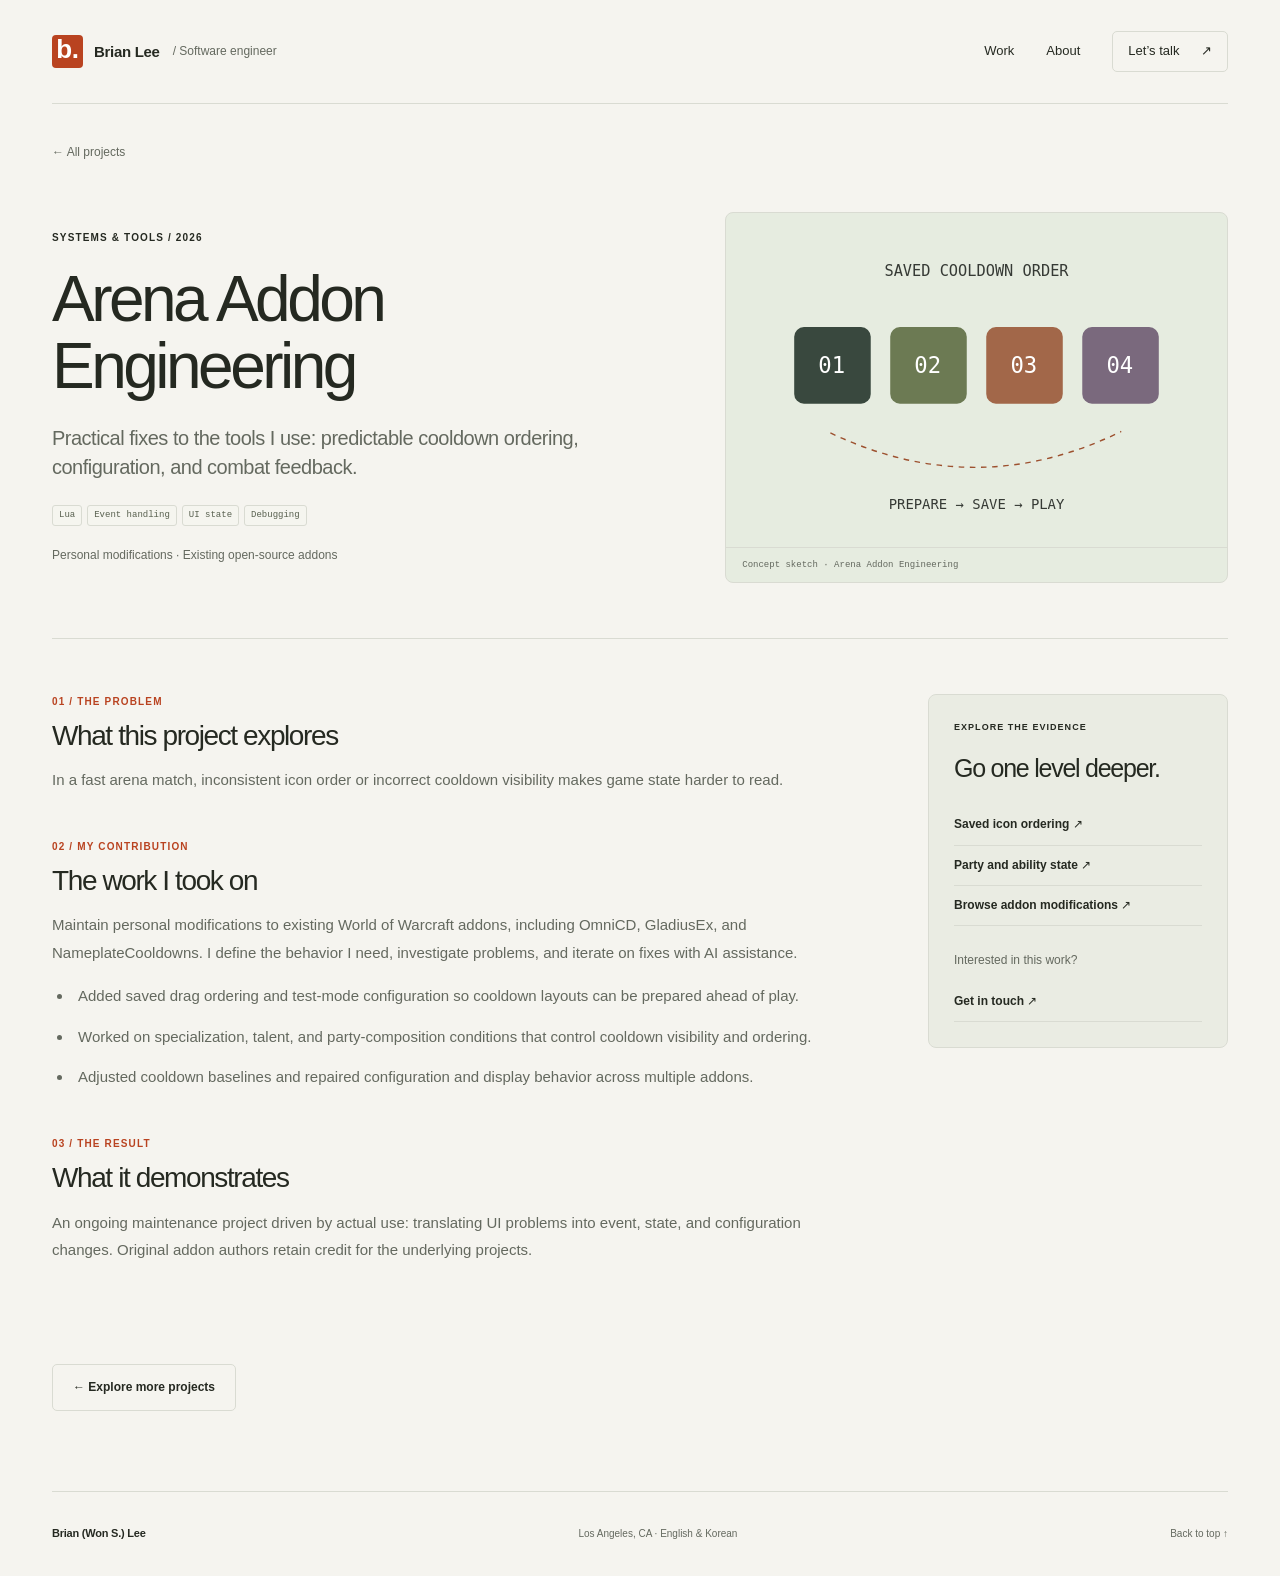
==== projects/addon-engineering.html @ 7426bcf5 "Expand portfolio into a source-grounded engineering showcase" ====
<!doctype html>
<html lang="en"><head><meta charset="utf-8"><meta name="viewport" content="width=device-width, initial-scale=1">
<title>Arena Addon Engineering | Brian Lee</title><meta name="description" content="Practical fixes to the tools I use: predictable cooldown ordering, configuration, and combat feedback.">
<meta name="theme-color" content="#f5f4ef"><link rel="canonical" href="https://voostorm.github.io/brian-lee-portfolio/projects/addon-engineering.html">
<meta property="og:type" content="website"><meta property="og:title" content="Arena Addon Engineering | Brian Lee">
<meta property="og:description" content="Practical fixes to the tools I use: predictable cooldown ordering, configuration, and combat feedback."><meta property="og:url" content="https://voostorm.github.io/brian-lee-portfolio/projects/addon-engineering.html">
<meta property="og:image" content="https://voostorm.github.io/brian-lee-portfolio/assets/systems-sculpture.webp">
<link rel="icon" href="../assets/favicon.svg" type="image/svg+xml">
<link rel="stylesheet" href="../assets/style.css"><script src="../assets/site.js" defer></script></head><body>
<a class="skip" href="#main">Skip to content</a>
<header class="site-header wrap"><a class="brand" href="../index.html" aria-label="Brian Lee home"><span class="brand-mark" aria-hidden="true">b.</span> Brian Lee<span class="brand-sub"> / Software engineer</span></a>
<nav aria-label="Main navigation"><a href="../index.html#work">Work</a><a href="../index.html#about">About</a><a class="nav-contact" href="../index.html#contact">Let’s talk <span aria-hidden="true">↗</span></a></nav></header><main class="wrap case" id="main"><div id="top"></div><a class="back" href="../index.html#work">← All projects</a>
    <div class="case-intro"><div><p class="eyebrow">Systems &amp; tools / 2026</p><h1>Arena Addon Engineering</h1><p class="lead">Practical fixes to the tools I use: predictable cooldown ordering, configuration, and combat feedback.</p><ul class="tags" aria-label="Technologies"><li>Lua</li><li>Event handling</li><li>UI state</li><li>Debugging</li></ul><p class="project-context">Personal modifications · Existing open-source addons</p></div><figure class="case-art art-addons"><img src="../assets/addon-engineering.svg" alt=""><figcaption>Concept sketch · Arena Addon Engineering</figcaption></figure></div>
    <div class="case-layout"><div class="case-copy"><section><p class="eyebrow">01 / The problem</p><h2>What this project explores</h2><p>In a fast arena match, inconsistent icon order or incorrect cooldown visibility makes game state harder to read.</p></section><section><p class="eyebrow">02 / My contribution</p><h2>The work I took on</h2><p>Maintain personal modifications to existing World of Warcraft addons, including OmniCD, GladiusEx, and NameplateCooldowns. I define the behavior I need, investigate problems, and iterate on fixes with AI assistance.</p><ul class="implementation"><li>Added saved drag ordering and test-mode configuration so cooldown layouts can be prepared ahead of play.</li><li>Worked on specialization, talent, and party-composition conditions that control cooldown visibility and ordering.</li><li>Adjusted cooldown baselines and repaired configuration and display behavior across multiple addons.</li></ul></section><section><p class="eyebrow">03 / The result</p><h2>What it demonstrates</h2><p>An ongoing maintenance project driven by actual use: translating UI problems into event, state, and configuration changes. Original addon authors retain credit for the underlying projects.</p></section></div>
    <aside class="evidence"><p class="eyebrow">Explore the evidence</p><h2>Go one level deeper.</h2><a class="text-link" href="https://github.com/voostorm/mop-addons/blob/main/OmniCD/Modules/Party/Reorder.lua" target="_blank" rel="noopener noreferrer">Saved icon ordering <span aria-hidden="true">↗</span></a><a class="text-link" href="https://github.com/voostorm/mop-addons/blob/main/OmniCD/Modules/Party/GroupInfo.lua" target="_blank" rel="noopener noreferrer">Party and ability state <span aria-hidden="true">↗</span></a><a class="text-link" href="https://github.com/voostorm/mop-addons/" target="_blank" rel="noopener noreferrer">Browse addon modifications <span aria-hidden="true">↗</span></a><hr><p>Interested in this work?</p><a class="text-link" href="mailto:wlee.techjob@gmail.com">Get in touch ↗</a></aside></div>
    <a class="button outline" href="../index.html#work">← Explore more projects</a></main><footer class="wrap footer"><a class="brand" href="../index.html">Brian (Won S.) Lee</a><span>Los Angeles, CA · English & Korean</span><a href="#top">Back to top ↑</a></footer></body></html>
---- assets/style.css ----
@charset "UTF-8";
:root{--bg:#f5f4ef;--ink:#252921;--muted:#64695f;--line:#d9dbd2;--accent:#b94320;--soft:#eaece3;--white:#fff;--radius:8px}
*{box-sizing:border-box}html{scroll-behavior:smooth;scroll-padding-top:32px}body{margin:0;background:var(--bg);color:var(--ink);font:16px/1.6 -apple-system,BlinkMacSystemFont,"Segoe UI",Arial,sans-serif}a{color:inherit;text-decoration:none}button,input{font:inherit}button,a,input{-webkit-tap-highlight-color:transparent}button{cursor:pointer}button:focus-visible,a:focus-visible,input:focus-visible{outline:3px solid var(--accent);outline-offset:5px}img{display:block;max-width:100%}[hidden]{display:none!important}.wrap{width:min(1280px,calc(100% - 104px));margin-inline:auto}.sr-only{position:absolute;width:1px;height:1px;padding:0;overflow:hidden;clip:rect(0,0,0,0);white-space:nowrap;border:0}.skip{position:fixed;left:15px;top:-100px;background:var(--ink);color:#fff;padding:12px 20px;z-index:10}.skip:focus{top:15px}.site-header{min-height:104px;display:flex;justify-content:space-between;align-items:center;border-bottom:1px solid var(--line);gap:24px}.brand{display:flex;align-items:center;gap:11px;font-size:15px;font-weight:650;letter-spacing:-.02em}.brand-mark{background:var(--accent);color:white;width:31px;height:33px;text-align:center;line-height:29px;font-size:26px;border-radius:4px}.brand-sub{color:var(--muted);font-size:12px;font-weight:400;margin-left:2px;letter-spacing:0}nav{display:flex;align-items:center;gap:32px;font-size:13px}nav a:hover,.text-link:hover,.card-body h3 a:hover{color:var(--accent)}.nav-contact{border:1px solid var(--line);border-radius:5px;padding:9px 15px}.nav-contact span{margin-left:18px}.hero{display:grid;grid-template-columns:1.12fr 1fr;gap:50px;align-items:center;padding-block:62px 66px}.eyebrow{text-transform:uppercase;letter-spacing:.115em;font-size:10px;font-weight:650;line-height:1.6;margin:0 0 20px}.hero .eyebrow{font-size:10px;letter-spacing:.09em;display:flex;align-items:center;gap:9px}.status-dot{display:inline-block;width:7px;height:7px;border-radius:50%;background:#557550;box-shadow:0 0 0 4px #e4e8de}.hero h1{font-size:clamp(45px,5.4vw,76px);line-height:1.05;letter-spacing:-.065em;font-weight:550;margin:26px 0 25px}.hero h1 em{font-family:Georgia,"Times New Roman",serif;font-weight:400;letter-spacing:-.065em;color:var(--accent)}.hero-description{font-size:15px;color:var(--muted);line-height:1.8;max-width:435px;margin:0}.hero-actions{display:flex;align-items:center;gap:30px;margin:28px 0 38px}.button{display:inline-flex;align-items:center;justify-content:center;gap:33px;background:var(--ink);border:1px solid var(--ink);border-radius:5px;color:#fff;padding:13px 20px;font-size:12px;font-weight:550;transition:background .2s,transform .2s}.button:hover{background:#414a3b;transform:translateY(-2px)}.text-link{font-size:12px;font-weight:550;display:inline-block}.hero-credentials{display:flex;gap:22px;align-items:center;border-top:1px solid var(--line);padding-top:17px;font-size:10px;color:var(--muted)}.hero-credentials strong{color:var(--ink);display:block;font-size:12px;font-weight:600}.hero-credentials>span+span{border-left:1px solid var(--line);padding-left:22px}.hero-art{margin:0;position:relative;isolation:isolate;border-radius:8px;overflow:hidden;aspect-ratio:1;background:#e9e8e1}.hero-art>img,.hero-art>video{width:100%;height:100%;object-fit:cover}.hero-art>video{position:absolute;inset:0;opacity:0;pointer-events:none}.hero-art>video.is-playing{opacity:1}.hero-art figcaption{position:absolute;bottom:0;left:0;right:0;display:flex;align-items:center;justify-content:space-between;padding:17px 20px;gap:10px;font:9px/1.4 monospace;letter-spacing:.1em;background:linear-gradient(transparent,#e8e6deb3)}.hero-art button{border:1px solid #c0beb4;border-radius:4px;background:#f5f4efe6;color:var(--ink);font-size:10px;padding:5px 8px;letter-spacing:0}.discipline-strip{border-block:1px solid var(--line);background:#eeefe8}.discipline-strip>.wrap{display:flex;justify-content:space-between;align-items:center;gap:24px;min-height:65px;font-size:10px;letter-spacing:.06em;text-transform:uppercase}.discipline-strip span:first-child{color:var(--muted);font-size:9px}.discipline-strip span:not(:first-child):before{content:"+";color:var(--accent);margin-right:15px;font-size:15px}.work-section{padding-block:80px 90px}.section-heading{display:flex;justify-content:space-between;align-items:end;gap:25px;margin-bottom:32px}.section-heading .eyebrow{margin-bottom:11px}h2{font-size:clamp(32px,3.6vw,48px);line-height:1.12;letter-spacing:-.05em;font-weight:500;margin:0}.accent{color:var(--accent)}.section-heading>p{font-size:12px;line-height:1.8;color:var(--muted);margin:0 0 3px}.work-controls{display:flex;justify-content:space-between;align-items:center;flex-wrap:wrap;gap:18px;padding-block:22px;border-block:1px solid var(--line)}.filters{display:flex;gap:6px;flex-wrap:wrap}.filters button{border:1px solid transparent;border-radius:4px;padding:8px 11px;background:none;color:var(--muted);font-size:11px;white-space:nowrap}.filters button:hover{border-color:var(--line);color:var(--ink)}.filters button[aria-pressed=true]{background:var(--ink);color:#fff}.filters span{font-size:9px;margin-left:7px;opacity:.7}.search{display:flex;gap:8px;align-items:center;color:var(--muted);font-size:21px;border-bottom:1px solid var(--line)}.search input{width:156px;background:transparent;border:0;padding:7px 0;font-size:11px;color:var(--ink)}.result-count{font-size:10px;color:var(--muted);margin:18px 0 25px;letter-spacing:.015em}.project-grid{display:grid;grid-template-columns:repeat(3,minmax(0,1fr));gap:28px 23px}.project-card{border:1px solid var(--line);background:#fbfbf7;border-radius:var(--radius);overflow:hidden;transition:border-color .2s,box-shadow .2s;display:flex;flex-direction:column;min-width:0}.project-card:hover{border-color:#b6baae;box-shadow:0 6px 16px #30332b08}.card-visual{position:relative;display:block;height:205px;overflow:hidden;border-bottom:1px solid var(--line)}.card-visual img{width:100%;height:100%;object-fit:contain;transition:transform .25s}.project-card:hover .card-visual img{transform:scale(1.035)}.card-number{position:absolute;top:12px;left:15px;font:9px monospace;color:#58634f;z-index:1}.card-arrow{position:absolute;right:12px;bottom:12px;background:#ffffffb8;border-radius:50%;width:27px;height:27px;text-align:center;line-height:27px;font-size:14px}.art-caption{position:absolute;left:12px;bottom:7px;font-size:8px;color:#596252;background:#ffffffb8;padding:1px 4px;border-radius:2px}.art-portal,.art-addons,.art-fish{background:#e6ece0}.art-crawler,.art-rag{background:#efe9d9}.art-dashboard{background:#ebe7ee}.art-engine,.art-magnet{background:#e3e8ec}.art-terminal{background:#e0e6de}.art-database{background:#e9e8df}.art-go{background:#eae1cf}.art-zap{background:#ece3e9}.card-body{padding:22px 22px 16px;display:flex;flex-direction:column;flex:1}.card-body .eyebrow{font-size:8px;letter-spacing:.11em;color:var(--muted);margin-bottom:8px}.card-body h3{font-size:19px;line-height:1.3;font-weight:550;letter-spacing:-.035em;margin:0 0 10px}.summary{font-size:12px;color:var(--muted);margin:0 0 18px;line-height:1.75;flex:1}.tags{display:flex;flex-wrap:wrap;list-style:none;gap:5px;padding:0;margin:0}.tags li{border:1px solid var(--line);border-radius:3px;padding:3px 6px;font:9px/1.4 monospace;color:#58604f;background:#f5f5ef}.card-meta{font-size:9px;color:var(--muted);border-top:1px solid var(--line);padding-top:12px;margin:18px 0 0;display:flex;gap:10px}.card-meta span{color:#b2b6ab}.empty-state{text-align:center;padding:70px 20px;border:1px solid var(--line);border-radius:8px}.empty-state h3{font-size:24px;margin:0}.empty-state p{font-size:14px;color:var(--muted)}.outline{background:transparent;color:var(--ink);border-color:var(--line)}.outline:hover{background:var(--soft)}.about-section{background:#e9ebe2;border-block:1px solid var(--line);padding-block:80px}.about-grid{display:grid;grid-template-columns:1fr 1.12fr;gap:90px}.about-heading h2{font-size:43px;line-height:1.15;letter-spacing:-.05em}.portrait{display:flex;align-items:center;gap:15px;margin-top:38px}.portrait img{width:58px;height:66px;object-fit:cover;border-radius:5px;filter:grayscale(100%)}.portrait strong,.portrait span{display:block;font-size:12px}.portrait span{color:var(--muted);font-size:10px;margin-top:2px}.lead{font-size:22px;letter-spacing:-.025em;line-height:1.45}.about-copy>.lead{margin:0 0 16px}.about-copy>p:not(.lead){font-size:13px;color:var(--muted);line-height:1.85}.education{border-top:1px solid #cdd1c4;margin-top:27px;padding-top:22px;display:grid;gap:18px}.education>div{display:flex;gap:24px}.edu-year{font:10px/1.8 monospace;color:var(--muted)}.education h3{font-size:12px;font-weight:600;margin:0}.education p{font-size:10px;color:var(--muted);margin:3px 0 0}.archive-links{display:flex;gap:24px;margin-top:25px}.contact-section{padding-block:85px;display:grid;grid-template-columns:1fr 1fr;gap:40px;align-items:center}.contact-section h2{font-size:50px}.contact-section>div>p:not(.eyebrow){color:var(--muted);font-size:12px}.contact-email{font-size:clamp(16px,2vw,25px);letter-spacing:-.04em;display:flex;justify-content:space-between;border-bottom:1px solid var(--line);padding:0 0 16px;gap:15px;overflow-wrap:anywhere}.contact-email:hover{color:var(--accent)}.contact-email span{color:var(--accent)}.contact-links>div{display:flex;gap:25px;padding-top:20px}.contact-note{font-size:10px;color:var(--muted);margin-top:22px}.contact-note a{text-decoration:underline;text-underline-offset:3px}.footer{border-top:1px solid var(--line);display:flex;justify-content:space-between;gap:20px;align-items:center;min-height:85px;font-size:10px;color:var(--muted)}.footer .brand{font-size:11px;color:var(--ink)}.case{padding-block:34px 80px}.back{font-size:12px;color:var(--muted);display:inline-block;margin-bottom:50px}.case-intro{display:grid;grid-template-columns:1.2fr 1fr;gap:70px;align-items:center;padding-bottom:55px;border-bottom:1px solid var(--line)}.case h1{font-size:clamp(40px,5vw,64px);line-height:1.05;letter-spacing:-.055em;font-weight:500;margin:0 0 24px}.case-intro .lead{font-size:20px;color:var(--muted);margin:0 0 23px}.project-context{font-size:12px;color:var(--muted);margin:20px 0 0}.case-art{border:1px solid var(--line);border-radius:8px;overflow:hidden;margin:0}.case-art img{width:100%}.case-art figcaption{font:9px monospace;color:var(--muted);padding:12px 16px;border-top:1px solid var(--line)}.case-layout{display:grid;grid-template-columns:minmax(0,1fr) 300px;gap:90px;margin:55px 0}.case-copy section{margin-bottom:45px}.case-copy .eyebrow{margin-bottom:10px;color:var(--accent)}.case-copy h2{font-size:28px}.case-copy p:not(.eyebrow),.implementation{font-size:15px;line-height:1.85;color:var(--muted)}.implementation{padding-left:21px}.implementation li{margin:13px 0;padding-left:5px}.evidence{align-self:start;position:sticky;top:30px;background:var(--soft);border:1px solid var(--line);padding:25px;border-radius:8px}.evidence h2{font-size:25px;margin-bottom:23px}.evidence .eyebrow{font-size:9px}.evidence a{display:block;padding-block:10px;border-bottom:1px solid var(--line)}.evidence hr{display:none}.evidence p:not(.eyebrow){font-size:12px;color:var(--muted);margin-top:25px}.video-slot{aspect-ratio:16/9;background:#e6e8df;display:flex;flex-direction:column;align-items:center;justify-content:center;border:1px solid var(--line);border-radius:7px;overflow:hidden;margin-top:25px}.video-slot p{font-size:11px!important}.video-slot iframe{width:100%;height:100%;border:0}.demo-links{display:flex;flex-wrap:wrap;gap:23px;margin-top:18px}
@media(min-width:1450px){.hero{gap:85px}.hero h1{font-size:80px}}
@media(max-width:1100px){.wrap{width:calc(100% - 64px)}.hero{gap:30px}.brand-sub{display:none}.hero h1{font-size:55px}.hero-description{font-size:14px}.hero-credentials{font-size:9px;gap:12px}.hero-credentials>span+span{padding-left:12px}.project-grid{grid-template-columns:repeat(2,minmax(0,1fr))}.about-grid{gap:45px}.about-heading h2{font-size:35px}.case-layout{gap:45px;grid-template-columns:minmax(0,1fr) 260px}.case-intro{gap:35px}.discipline-strip>.wrap{gap:12px;font-size:9px}.discipline-strip span:first-child{display:none}.card-visual{height:225px}}
@media(max-width:720px){.wrap{width:calc(100% - 40px)}.site-header{min-height:78px;gap:10px}.brand{font-size:13px}.brand-mark{width:26px;height:28px;font-size:22px;line-height:25px}nav{gap:17px;font-size:11px}.nav-contact{padding:6px 8px}.nav-contact span{display:none}.hero{grid-template-columns:1fr;padding-block:35px 34px;gap:32px}.hero h1{font-size:clamp(45px,9.5vw,65px);margin:22px 0}.hero .eyebrow{font-size:8px}.hero-description{font-size:14px}.hero-actions{margin:23px 0}.hero-credentials{font-size:10px;gap:22px}.hero-credentials>span+span{padding-left:22px}.hero-art{max-height:480px;width:100%}.hero-art figcaption{padding:13px 17px}.discipline-strip>.wrap{display:grid;grid-template-columns:1fr 1fr;gap:8px;padding-block:15px;min-height:75px;font-size:9px}.discipline-strip span:not(:first-child):before{margin-right:10px}.work-section{padding-block:48px}.section-heading{display:block;margin-bottom:22px}.section-heading>p{margin-top:16px}.section-heading h2{font-size:38px}.work-controls{gap:14px;padding-block:16px}.filters{gap:5px}.filters button{padding:7px 9px;font-size:10px}.search{width:100%}.search input{width:100%;font-size:12px}.project-grid{gap:20px;grid-template-columns:1fr}.card-visual{height:220px}.card-body{padding:22px}.card-body h3{font-size:22px}.summary{font-size:13px}.card-body .eyebrow{font-size:9px}.tags li{font-size:10px}.card-meta{font-size:10px}.about-section{padding-block:45px}.about-grid{grid-template-columns:1fr;gap:30px}.about-heading h2{font-size:38px}.portrait{margin-top:26px}.about-copy>.lead{font-size:23px}.contact-section{padding-block:47px;grid-template-columns:1fr;gap:25px}.contact-section h2{font-size:43px}.contact-email{font-size:22px}.footer{flex-wrap:wrap;justify-content:space-between;gap:13px;padding-block:22px}.footer>span{order:3;flex-basis:100%;font-size:9px}.case{padding-top:25px}.back{margin-bottom:30px}.case-intro{grid-template-columns:1fr;gap:28px;padding-bottom:30px}.case h1{font-size:44px}.case-intro .lead{font-size:19px}.case-art{max-width:480px;width:100%}.case-layout{grid-template-columns:1fr;gap:20px;margin-top:34px}.evidence{position:static}.case-copy h2{font-size:27px}.case-copy p:not(.eyebrow),.implementation{font-size:14px}}
@media(prefers-reduced-motion:reduce){html{scroll-behavior:auto}*,*::before,*::after{transition:none!important;animation:none!important}}
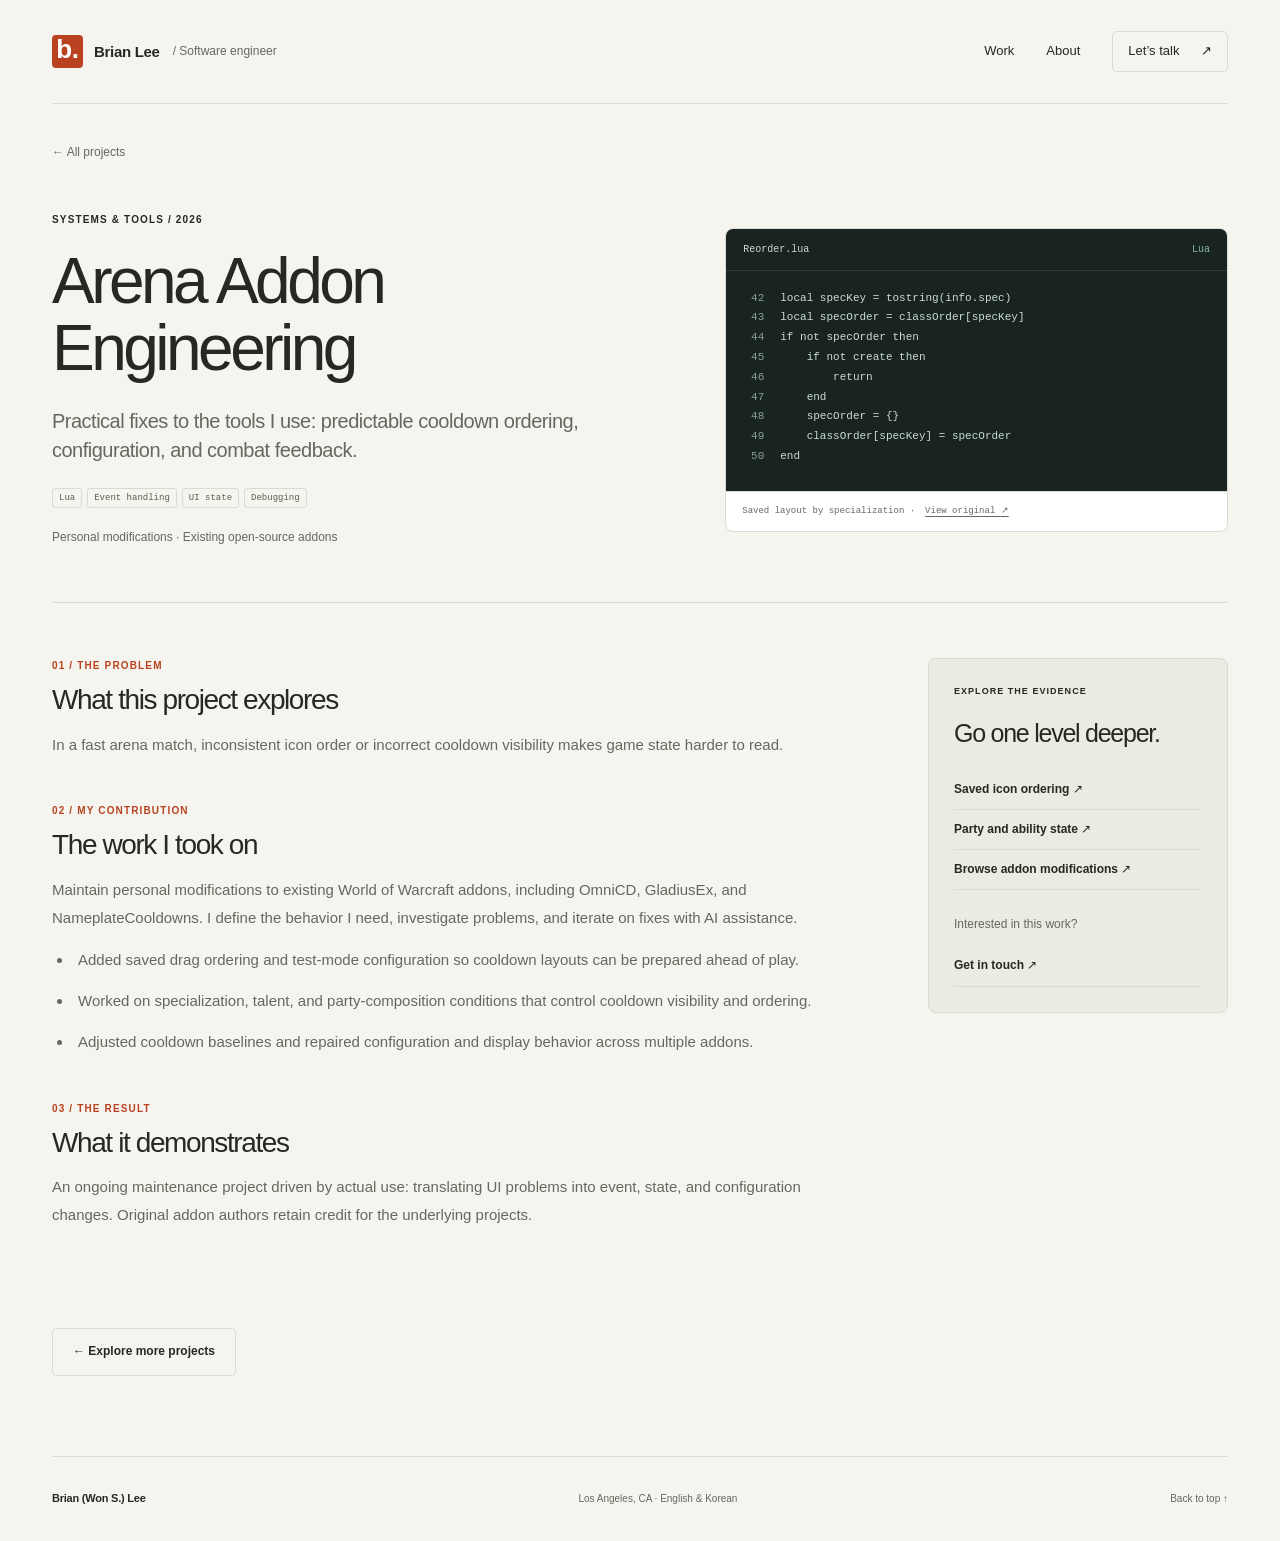
==== commit 79e2685e: "Replace portfolio concept art with real project evidence" ====
--- a/projects/addon-engineering.html
+++ b/projects/addon-engineering.html
@@ -4,13 +4,13 @@
 <meta name="theme-color" content="#f5f4ef"><link rel="canonical" href="https://voostorm.github.io/brian-lee-portfolio/projects/addon-engineering.html">
 <meta property="og:type" content="website"><meta property="og:title" content="Arena Addon Engineering | Brian Lee">
 <meta property="og:description" content="Practical fixes to the tools I use: predictable cooldown ordering, configuration, and combat feedback."><meta property="og:url" content="https://voostorm.github.io/brian-lee-portfolio/projects/addon-engineering.html">
-<meta property="og:image" content="https://voostorm.github.io/brian-lee-portfolio/assets/systems-sculpture.webp">
+<meta property="og:image" content="https://voostorm.github.io/brian-lee-portfolio/assets/evidence/fish-fish.png">
 <link rel="icon" href="../assets/favicon.svg" type="image/svg+xml">
-<link rel="stylesheet" href="../assets/style.css"><script src="../assets/site.js" defer></script></head><body>
+<link rel="stylesheet" href="../assets/style.css?v=20260921-evidence"><script src="../assets/site.js" defer></script></head><body>
 <a class="skip" href="#main">Skip to content</a>
 <header class="site-header wrap"><a class="brand" href="../index.html" aria-label="Brian Lee home"><span class="brand-mark" aria-hidden="true">b.</span> Brian Lee<span class="brand-sub"> / Software engineer</span></a>
 <nav aria-label="Main navigation"><a href="../index.html#work">Work</a><a href="../index.html#about">About</a><a class="nav-contact" href="../index.html#contact">Let’s talk <span aria-hidden="true">↗</span></a></nav></header><main class="wrap case" id="main"><div id="top"></div><a class="back" href="../index.html#work">← All projects</a>
-    <div class="case-intro"><div><p class="eyebrow">Systems &amp; tools / 2026</p><h1>Arena Addon Engineering</h1><p class="lead">Practical fixes to the tools I use: predictable cooldown ordering, configuration, and combat feedback.</p><ul class="tags" aria-label="Technologies"><li>Lua</li><li>Event handling</li><li>UI state</li><li>Debugging</li></ul><p class="project-context">Personal modifications · Existing open-source addons</p></div><figure class="case-art art-addons"><img src="../assets/addon-engineering.svg" alt=""><figcaption>Concept sketch · Arena Addon Engineering</figcaption></figure></div>
+    <div class="case-intro"><div><p class="eyebrow">Systems &amp; tools / 2026</p><h1>Arena Addon Engineering</h1><p class="lead">Practical fixes to the tools I use: predictable cooldown ordering, configuration, and combat feedback.</p><ul class="tags" aria-label="Technologies"><li>Lua</li><li>Event handling</li><li>UI state</li><li>Debugging</li></ul><p class="project-context">Personal modifications · Existing open-source addons</p></div><figure class="case-art evidence-code"><div class="source-preview"><div class="file-label">Reorder.lua<span>Lua</span></div><pre aria-label="Source excerpt from Reorder.lua"><code><span class="code-line"><span class="line-number" aria-hidden="true">42</span><span>local specKey = tostring(info.spec)</span></span><span class="code-line"><span class="line-number" aria-hidden="true">43</span><span>local specOrder = classOrder[specKey]</span></span><span class="code-line"><span class="line-number" aria-hidden="true">44</span><span>if not specOrder then</span></span><span class="code-line"><span class="line-number" aria-hidden="true">45</span><span>    if not create then</span></span><span class="code-line"><span class="line-number" aria-hidden="true">46</span><span>        return</span></span><span class="code-line"><span class="line-number" aria-hidden="true">47</span><span>    end</span></span><span class="code-line"><span class="line-number" aria-hidden="true">48</span><span>    specOrder = {}</span></span><span class="code-line"><span class="line-number" aria-hidden="true">49</span><span>    classOrder[specKey] = specOrder</span></span><span class="code-line"><span class="line-number" aria-hidden="true">50</span><span>end</span></span></code></pre></div><figcaption>Saved layout by specialization · <a class="text-link" href="https://github.com/voostorm/mop-addons/blob/6297005ed1a03b3a37d956eb439385a4d6fb867d/OmniCD/Modules/Party/Reorder.lua#L42-L50" target="_blank" rel="noopener noreferrer">View original <span aria-hidden="true">↗</span></a></figcaption></figure></div>
     <div class="case-layout"><div class="case-copy"><section><p class="eyebrow">01 / The problem</p><h2>What this project explores</h2><p>In a fast arena match, inconsistent icon order or incorrect cooldown visibility makes game state harder to read.</p></section><section><p class="eyebrow">02 / My contribution</p><h2>The work I took on</h2><p>Maintain personal modifications to existing World of Warcraft addons, including OmniCD, GladiusEx, and NameplateCooldowns. I define the behavior I need, investigate problems, and iterate on fixes with AI assistance.</p><ul class="implementation"><li>Added saved drag ordering and test-mode configuration so cooldown layouts can be prepared ahead of play.</li><li>Worked on specialization, talent, and party-composition conditions that control cooldown visibility and ordering.</li><li>Adjusted cooldown baselines and repaired configuration and display behavior across multiple addons.</li></ul></section><section><p class="eyebrow">03 / The result</p><h2>What it demonstrates</h2><p>An ongoing maintenance project driven by actual use: translating UI problems into event, state, and configuration changes. Original addon authors retain credit for the underlying projects.</p></section></div>
     <aside class="evidence"><p class="eyebrow">Explore the evidence</p><h2>Go one level deeper.</h2><a class="text-link" href="https://github.com/voostorm/mop-addons/blob/main/OmniCD/Modules/Party/Reorder.lua" target="_blank" rel="noopener noreferrer">Saved icon ordering <span aria-hidden="true">↗</span></a><a class="text-link" href="https://github.com/voostorm/mop-addons/blob/main/OmniCD/Modules/Party/GroupInfo.lua" target="_blank" rel="noopener noreferrer">Party and ability state <span aria-hidden="true">↗</span></a><a class="text-link" href="https://github.com/voostorm/mop-addons/" target="_blank" rel="noopener noreferrer">Browse addon modifications <span aria-hidden="true">↗</span></a><hr><p>Interested in this work?</p><a class="text-link" href="mailto:wlee.techjob@gmail.com">Get in touch ↗</a></aside></div>
     <a class="button outline" href="../index.html#work">← Explore more projects</a></main><footer class="wrap footer"><a class="brand" href="../index.html">Brian (Won S.) Lee</a><span>Los Angeles, CA · English & Korean</span><a href="#top">Back to top ↑</a></footer></body></html>
--- a/assets/style.css
+++ b/assets/style.css
@@ -1,7 +1,10 @@
 @charset "UTF-8";
 :root{--bg:#f5f4ef;--ink:#252921;--muted:#64695f;--line:#d9dbd2;--accent:#b94320;--soft:#eaece3;--white:#fff;--radius:8px}
-*{box-sizing:border-box}html{scroll-behavior:smooth;scroll-padding-top:32px}body{margin:0;background:var(--bg);color:var(--ink);font:16px/1.6 -apple-system,BlinkMacSystemFont,"Segoe UI",Arial,sans-serif}a{color:inherit;text-decoration:none}button,input{font:inherit}button,a,input{-webkit-tap-highlight-color:transparent}button{cursor:pointer}button:focus-visible,a:focus-visible,input:focus-visible{outline:3px solid var(--accent);outline-offset:5px}img{display:block;max-width:100%}[hidden]{display:none!important}.wrap{width:min(1280px,calc(100% - 104px));margin-inline:auto}.sr-only{position:absolute;width:1px;height:1px;padding:0;overflow:hidden;clip:rect(0,0,0,0);white-space:nowrap;border:0}.skip{position:fixed;left:15px;top:-100px;background:var(--ink);color:#fff;padding:12px 20px;z-index:10}.skip:focus{top:15px}.site-header{min-height:104px;display:flex;justify-content:space-between;align-items:center;border-bottom:1px solid var(--line);gap:24px}.brand{display:flex;align-items:center;gap:11px;font-size:15px;font-weight:650;letter-spacing:-.02em}.brand-mark{background:var(--accent);color:white;width:31px;height:33px;text-align:center;line-height:29px;font-size:26px;border-radius:4px}.brand-sub{color:var(--muted);font-size:12px;font-weight:400;margin-left:2px;letter-spacing:0}nav{display:flex;align-items:center;gap:32px;font-size:13px}nav a:hover,.text-link:hover,.card-body h3 a:hover{color:var(--accent)}.nav-contact{border:1px solid var(--line);border-radius:5px;padding:9px 15px}.nav-contact span{margin-left:18px}.hero{display:grid;grid-template-columns:1.12fr 1fr;gap:50px;align-items:center;padding-block:62px 66px}.eyebrow{text-transform:uppercase;letter-spacing:.115em;font-size:10px;font-weight:650;line-height:1.6;margin:0 0 20px}.hero .eyebrow{font-size:10px;letter-spacing:.09em;display:flex;align-items:center;gap:9px}.status-dot{display:inline-block;width:7px;height:7px;border-radius:50%;background:#557550;box-shadow:0 0 0 4px #e4e8de}.hero h1{font-size:clamp(45px,5.4vw,76px);line-height:1.05;letter-spacing:-.065em;font-weight:550;margin:26px 0 25px}.hero h1 em{font-family:Georgia,"Times New Roman",serif;font-weight:400;letter-spacing:-.065em;color:var(--accent)}.hero-description{font-size:15px;color:var(--muted);line-height:1.8;max-width:435px;margin:0}.hero-actions{display:flex;align-items:center;gap:30px;margin:28px 0 38px}.button{display:inline-flex;align-items:center;justify-content:center;gap:33px;background:var(--ink);border:1px solid var(--ink);border-radius:5px;color:#fff;padding:13px 20px;font-size:12px;font-weight:550;transition:background .2s,transform .2s}.button:hover{background:#414a3b;transform:translateY(-2px)}.text-link{font-size:12px;font-weight:550;display:inline-block}.hero-credentials{display:flex;gap:22px;align-items:center;border-top:1px solid var(--line);padding-top:17px;font-size:10px;color:var(--muted)}.hero-credentials strong{color:var(--ink);display:block;font-size:12px;font-weight:600}.hero-credentials>span+span{border-left:1px solid var(--line);padding-left:22px}.hero-art{margin:0;position:relative;isolation:isolate;border-radius:8px;overflow:hidden;aspect-ratio:1;background:#e9e8e1}.hero-art>img,.hero-art>video{width:100%;height:100%;object-fit:cover}.hero-art>video{position:absolute;inset:0;opacity:0;pointer-events:none}.hero-art>video.is-playing{opacity:1}.hero-art figcaption{position:absolute;bottom:0;left:0;right:0;display:flex;align-items:center;justify-content:space-between;padding:17px 20px;gap:10px;font:9px/1.4 monospace;letter-spacing:.1em;background:linear-gradient(transparent,#e8e6deb3)}.hero-art button{border:1px solid #c0beb4;border-radius:4px;background:#f5f4efe6;color:var(--ink);font-size:10px;padding:5px 8px;letter-spacing:0}.discipline-strip{border-block:1px solid var(--line);background:#eeefe8}.discipline-strip>.wrap{display:flex;justify-content:space-between;align-items:center;gap:24px;min-height:65px;font-size:10px;letter-spacing:.06em;text-transform:uppercase}.discipline-strip span:first-child{color:var(--muted);font-size:9px}.discipline-strip span:not(:first-child):before{content:"+";color:var(--accent);margin-right:15px;font-size:15px}.work-section{padding-block:80px 90px}.section-heading{display:flex;justify-content:space-between;align-items:end;gap:25px;margin-bottom:32px}.section-heading .eyebrow{margin-bottom:11px}h2{font-size:clamp(32px,3.6vw,48px);line-height:1.12;letter-spacing:-.05em;font-weight:500;margin:0}.accent{color:var(--accent)}.section-heading>p{font-size:12px;line-height:1.8;color:var(--muted);margin:0 0 3px}.work-controls{display:flex;justify-content:space-between;align-items:center;flex-wrap:wrap;gap:18px;padding-block:22px;border-block:1px solid var(--line)}.filters{display:flex;gap:6px;flex-wrap:wrap}.filters button{border:1px solid transparent;border-radius:4px;padding:8px 11px;background:none;color:var(--muted);font-size:11px;white-space:nowrap}.filters button:hover{border-color:var(--line);color:var(--ink)}.filters button[aria-pressed=true]{background:var(--ink);color:#fff}.filters span{font-size:9px;margin-left:7px;opacity:.7}.search{display:flex;gap:8px;align-items:center;color:var(--muted);font-size:21px;border-bottom:1px solid var(--line)}.search input{width:156px;background:transparent;border:0;padding:7px 0;font-size:11px;color:var(--ink)}.result-count{font-size:10px;color:var(--muted);margin:18px 0 25px;letter-spacing:.015em}.project-grid{display:grid;grid-template-columns:repeat(3,minmax(0,1fr));gap:28px 23px}.project-card{border:1px solid var(--line);background:#fbfbf7;border-radius:var(--radius);overflow:hidden;transition:border-color .2s,box-shadow .2s;display:flex;flex-direction:column;min-width:0}.project-card:hover{border-color:#b6baae;box-shadow:0 6px 16px #30332b08}.card-visual{position:relative;display:block;height:205px;overflow:hidden;border-bottom:1px solid var(--line)}.card-visual img{width:100%;height:100%;object-fit:contain;transition:transform .25s}.project-card:hover .card-visual img{transform:scale(1.035)}.card-number{position:absolute;top:12px;left:15px;font:9px monospace;color:#58634f;z-index:1}.card-arrow{position:absolute;right:12px;bottom:12px;background:#ffffffb8;border-radius:50%;width:27px;height:27px;text-align:center;line-height:27px;font-size:14px}.art-caption{position:absolute;left:12px;bottom:7px;font-size:8px;color:#596252;background:#ffffffb8;padding:1px 4px;border-radius:2px}.art-portal,.art-addons,.art-fish{background:#e6ece0}.art-crawler,.art-rag{background:#efe9d9}.art-dashboard{background:#ebe7ee}.art-engine,.art-magnet{background:#e3e8ec}.art-terminal{background:#e0e6de}.art-database{background:#e9e8df}.art-go{background:#eae1cf}.art-zap{background:#ece3e9}.card-body{padding:22px 22px 16px;display:flex;flex-direction:column;flex:1}.card-body .eyebrow{font-size:8px;letter-spacing:.11em;color:var(--muted);margin-bottom:8px}.card-body h3{font-size:19px;line-height:1.3;font-weight:550;letter-spacing:-.035em;margin:0 0 10px}.summary{font-size:12px;color:var(--muted);margin:0 0 18px;line-height:1.75;flex:1}.tags{display:flex;flex-wrap:wrap;list-style:none;gap:5px;padding:0;margin:0}.tags li{border:1px solid var(--line);border-radius:3px;padding:3px 6px;font:9px/1.4 monospace;color:#58604f;background:#f5f5ef}.card-meta{font-size:9px;color:var(--muted);border-top:1px solid var(--line);padding-top:12px;margin:18px 0 0;display:flex;gap:10px}.card-meta span{color:#b2b6ab}.empty-state{text-align:center;padding:70px 20px;border:1px solid var(--line);border-radius:8px}.empty-state h3{font-size:24px;margin:0}.empty-state p{font-size:14px;color:var(--muted)}.outline{background:transparent;color:var(--ink);border-color:var(--line)}.outline:hover{background:var(--soft)}.about-section{background:#e9ebe2;border-block:1px solid var(--line);padding-block:80px}.about-grid{display:grid;grid-template-columns:1fr 1.12fr;gap:90px}.about-heading h2{font-size:43px;line-height:1.15;letter-spacing:-.05em}.portrait{display:flex;align-items:center;gap:15px;margin-top:38px}.portrait img{width:58px;height:66px;object-fit:cover;border-radius:5px;filter:grayscale(100%)}.portrait strong,.portrait span{display:block;font-size:12px}.portrait span{color:var(--muted);font-size:10px;margin-top:2px}.lead{font-size:22px;letter-spacing:-.025em;line-height:1.45}.about-copy>.lead{margin:0 0 16px}.about-copy>p:not(.lead){font-size:13px;color:var(--muted);line-height:1.85}.education{border-top:1px solid #cdd1c4;margin-top:27px;padding-top:22px;display:grid;gap:18px}.education>div{display:flex;gap:24px}.edu-year{font:10px/1.8 monospace;color:var(--muted)}.education h3{font-size:12px;font-weight:600;margin:0}.education p{font-size:10px;color:var(--muted);margin:3px 0 0}.archive-links{display:flex;gap:24px;margin-top:25px}.contact-section{padding-block:85px;display:grid;grid-template-columns:1fr 1fr;gap:40px;align-items:center}.contact-section h2{font-size:50px}.contact-section>div>p:not(.eyebrow){color:var(--muted);font-size:12px}.contact-email{font-size:clamp(16px,2vw,25px);letter-spacing:-.04em;display:flex;justify-content:space-between;border-bottom:1px solid var(--line);padding:0 0 16px;gap:15px;overflow-wrap:anywhere}.contact-email:hover{color:var(--accent)}.contact-email span{color:var(--accent)}.contact-links>div{display:flex;gap:25px;padding-top:20px}.contact-note{font-size:10px;color:var(--muted);margin-top:22px}.contact-note a{text-decoration:underline;text-underline-offset:3px}.footer{border-top:1px solid var(--line);display:flex;justify-content:space-between;gap:20px;align-items:center;min-height:85px;font-size:10px;color:var(--muted)}.footer .brand{font-size:11px;color:var(--ink)}.case{padding-block:34px 80px}.back{font-size:12px;color:var(--muted);display:inline-block;margin-bottom:50px}.case-intro{display:grid;grid-template-columns:1.2fr 1fr;gap:70px;align-items:center;padding-bottom:55px;border-bottom:1px solid var(--line)}.case h1{font-size:clamp(40px,5vw,64px);line-height:1.05;letter-spacing:-.055em;font-weight:500;margin:0 0 24px}.case-intro .lead{font-size:20px;color:var(--muted);margin:0 0 23px}.project-context{font-size:12px;color:var(--muted);margin:20px 0 0}.case-art{border:1px solid var(--line);border-radius:8px;overflow:hidden;margin:0}.case-art img{width:100%}.case-art figcaption{font:9px monospace;color:var(--muted);padding:12px 16px;border-top:1px solid var(--line)}.case-layout{display:grid;grid-template-columns:minmax(0,1fr) 300px;gap:90px;margin:55px 0}.case-copy section{margin-bottom:45px}.case-copy .eyebrow{margin-bottom:10px;color:var(--accent)}.case-copy h2{font-size:28px}.case-copy p:not(.eyebrow),.implementation{font-size:15px;line-height:1.85;color:var(--muted)}.implementation{padding-left:21px}.implementation li{margin:13px 0;padding-left:5px}.evidence{align-self:start;position:sticky;top:30px;background:var(--soft);border:1px solid var(--line);padding:25px;border-radius:8px}.evidence h2{font-size:25px;margin-bottom:23px}.evidence .eyebrow{font-size:9px}.evidence a{display:block;padding-block:10px;border-bottom:1px solid var(--line)}.evidence hr{display:none}.evidence p:not(.eyebrow){font-size:12px;color:var(--muted);margin-top:25px}.video-slot{aspect-ratio:16/9;background:#e6e8df;display:flex;flex-direction:column;align-items:center;justify-content:center;border:1px solid var(--line);border-radius:7px;overflow:hidden;margin-top:25px}.video-slot p{font-size:11px!important}.video-slot iframe{width:100%;height:100%;border:0}.demo-links{display:flex;flex-wrap:wrap;gap:23px;margin-top:18px}
+*{box-sizing:border-box}html{scroll-behavior:smooth;scroll-padding-top:32px}body{margin:0;background:var(--bg);color:var(--ink);font:16px/1.6 -apple-system,BlinkMacSystemFont,"Segoe UI",Arial,sans-serif}a{color:inherit;text-decoration:none}button,input{font:inherit}button,a,input{-webkit-tap-highlight-color:transparent}button{cursor:pointer}button:focus-visible,a:focus-visible,input:focus-visible{outline:3px solid var(--accent);outline-offset:5px}img{display:block;max-width:100%}[hidden]{display:none!important}.wrap{width:min(1280px,calc(100% - 104px));margin-inline:auto}.sr-only{position:absolute;width:1px;height:1px;padding:0;overflow:hidden;clip:rect(0,0,0,0);white-space:nowrap;border:0}.skip{position:fixed;left:15px;top:-100px;background:var(--ink);color:#fff;padding:12px 20px;z-index:10}.skip:focus{top:15px}.site-header{min-height:104px;display:flex;justify-content:space-between;align-items:center;border-bottom:1px solid var(--line);gap:24px}.brand{display:flex;align-items:center;gap:11px;font-size:15px;font-weight:650;letter-spacing:-.02em}.brand-mark{background:var(--accent);color:white;width:31px;height:33px;text-align:center;line-height:29px;font-size:26px;border-radius:4px}.brand-sub{color:var(--muted);font-size:12px;font-weight:400;margin-left:2px;letter-spacing:0}nav{display:flex;align-items:center;gap:32px;font-size:13px}nav a:hover,.text-link:hover,.card-body h3 a:hover{color:var(--accent)}.nav-contact{border:1px solid var(--line);border-radius:5px;padding:9px 15px}.nav-contact span{margin-left:18px}.hero{display:grid;grid-template-columns:1.12fr 1fr;gap:50px;align-items:center;padding-block:62px 66px}.eyebrow{text-transform:uppercase;letter-spacing:.115em;font-size:10px;font-weight:650;line-height:1.6;margin:0 0 20px}.hero .eyebrow{font-size:10px;letter-spacing:.09em;display:flex;align-items:center;gap:9px}.status-dot{display:inline-block;width:7px;height:7px;border-radius:50%;background:#557550;box-shadow:0 0 0 4px #e4e8de}.hero h1{font-size:clamp(45px,5.4vw,76px);line-height:1.05;letter-spacing:-.065em;font-weight:550;margin:26px 0 25px}.hero h1 em{font-family:Georgia,"Times New Roman",serif;font-weight:400;letter-spacing:-.065em;color:var(--accent)}.hero-description{font-size:15px;color:var(--muted);line-height:1.8;max-width:435px;margin:0}.hero-actions{display:flex;align-items:center;gap:30px;margin:28px 0 38px}.button{display:inline-flex;align-items:center;justify-content:center;gap:33px;background:var(--ink);border:1px solid var(--ink);border-radius:5px;color:#fff;padding:13px 20px;font-size:12px;font-weight:550;transition:background .2s,transform .2s}.button:hover{background:#414a3b;transform:translateY(-2px)}.text-link{font-size:12px;font-weight:550;display:inline-block}.hero-credentials{display:flex;gap:22px;align-items:center;border-top:1px solid var(--line);padding-top:17px;font-size:10px;color:var(--muted)}.hero-credentials strong{color:var(--ink);display:block;font-size:12px;font-weight:600}.hero-credentials>span+span{border-left:1px solid var(--line);padding-left:22px}.discipline-strip{border-block:1px solid var(--line);background:#eeefe8}.discipline-strip>.wrap{display:flex;justify-content:space-between;align-items:center;gap:24px;min-height:65px;font-size:10px;letter-spacing:.06em;text-transform:uppercase}.discipline-strip span:first-child{color:var(--muted);font-size:9px}.discipline-strip span:not(:first-child):before{content:"+";color:var(--accent);margin-right:15px;font-size:15px}.work-section{padding-block:80px 90px}.section-heading{display:flex;justify-content:space-between;align-items:end;gap:25px;margin-bottom:32px}.section-heading .eyebrow{margin-bottom:11px}h2{font-size:clamp(32px,3.6vw,48px);line-height:1.12;letter-spacing:-.05em;font-weight:500;margin:0}.accent{color:var(--accent)}.section-heading>p{font-size:12px;line-height:1.8;color:var(--muted);margin:0 0 3px}.work-controls{display:flex;justify-content:space-between;align-items:center;flex-wrap:wrap;gap:18px;padding-block:22px;border-block:1px solid var(--line)}.filters{display:flex;gap:6px;flex-wrap:wrap}.filters button{border:1px solid transparent;border-radius:4px;padding:8px 11px;background:none;color:var(--muted);font-size:11px;white-space:nowrap}.filters button:hover{border-color:var(--line);color:var(--ink)}.filters button[aria-pressed=true]{background:var(--ink);color:#fff}.filters span{font-size:9px;margin-left:7px;opacity:.7}.search{display:flex;gap:8px;align-items:center;color:var(--muted);font-size:21px;border-bottom:1px solid var(--line)}.search input{width:156px;background:transparent;border:0;padding:7px 0;font-size:11px;color:var(--ink)}.result-count{font-size:10px;color:var(--muted);margin:18px 0 25px;letter-spacing:.015em}.project-grid{display:grid;grid-template-columns:repeat(3,minmax(0,1fr));gap:28px 23px}.project-card{border:1px solid var(--line);background:#fbfbf7;border-radius:var(--radius);overflow:hidden;transition:border-color .2s,box-shadow .2s;display:flex;flex-direction:column;min-width:0}.project-card:hover{border-color:#b6baae;box-shadow:0 6px 16px #30332b08}.card-visual{position:relative;display:block;height:205px;overflow:hidden;border-bottom:1px solid var(--line)}.card-visual img{width:100%;height:100%;object-fit:contain;transition:transform .25s}.project-card:hover .card-visual img{transform:scale(1.035)}.card-number{position:absolute;top:12px;left:15px;font:9px monospace;color:#58634f;z-index:1}.card-arrow{position:absolute;right:12px;bottom:12px;background:#ffffffb8;border-radius:50%;width:27px;height:27px;text-align:center;line-height:27px;font-size:14px}.art-caption{position:absolute;left:12px;bottom:7px;font-size:8px;color:#596252;background:#ffffffb8;padding:1px 4px;border-radius:2px}.art-portal,.art-addons,.art-fish{background:#e6ece0}.art-crawler,.art-rag{background:#efe9d9}.art-dashboard{background:#ebe7ee}.art-engine,.art-magnet{background:#e3e8ec}.art-terminal{background:#e0e6de}.art-database{background:#e9e8df}.art-go{background:#eae1cf}.art-zap{background:#ece3e9}.card-body{padding:22px 22px 16px;display:flex;flex-direction:column;flex:1}.card-body .eyebrow{font-size:8px;letter-spacing:.11em;color:var(--muted);margin-bottom:8px}.card-body h3{font-size:19px;line-height:1.3;font-weight:550;letter-spacing:-.035em;margin:0 0 10px}.summary{font-size:12px;color:var(--muted);margin:0 0 18px;line-height:1.75;flex:1}.tags{display:flex;flex-wrap:wrap;list-style:none;gap:5px;padding:0;margin:0}.tags li{border:1px solid var(--line);border-radius:3px;padding:3px 6px;font:9px/1.4 monospace;color:#58604f;background:#f5f5ef}.card-meta{font-size:9px;color:var(--muted);border-top:1px solid var(--line);padding-top:12px;margin:18px 0 0;display:flex;gap:10px}.card-meta span{color:#b2b6ab}.empty-state{text-align:center;padding:70px 20px;border:1px solid var(--line);border-radius:8px}.empty-state h3{font-size:24px;margin:0}.empty-state p{font-size:14px;color:var(--muted)}.outline{background:transparent;color:var(--ink);border-color:var(--line)}.outline:hover{background:var(--soft)}.about-section{background:#e9ebe2;border-block:1px solid var(--line);padding-block:80px}.about-grid{display:grid;grid-template-columns:1fr 1.12fr;gap:90px}.about-heading h2{font-size:43px;line-height:1.15;letter-spacing:-.05em}.portrait{display:flex;align-items:center;gap:15px;margin-top:38px}.portrait img{width:112px;height:112px;object-fit:cover;border-radius:8px;filter:none}.portrait strong,.portrait span{display:block;font-size:12px}.portrait span{color:var(--muted);font-size:10px;margin-top:2px}.lead{font-size:22px;letter-spacing:-.025em;line-height:1.45}.about-copy>.lead{margin:0 0 16px}.about-copy>p:not(.lead){font-size:13px;color:var(--muted);line-height:1.85}.education{border-top:1px solid #cdd1c4;margin-top:27px;padding-top:22px;display:grid;gap:18px}.education>div{display:flex;gap:24px}.edu-year{font:10px/1.8 monospace;color:var(--muted)}.education h3{font-size:12px;font-weight:600;margin:0}.education p{font-size:10px;color:var(--muted);margin:3px 0 0}.archive-links{display:flex;gap:24px;margin-top:25px}.contact-section{padding-block:85px;display:grid;grid-template-columns:1fr 1fr;gap:40px;align-items:center}.contact-section h2{font-size:50px}.contact-section>div>p:not(.eyebrow){color:var(--muted);font-size:12px}.contact-email{font-size:clamp(16px,2vw,25px);letter-spacing:-.04em;display:flex;justify-content:space-between;border-bottom:1px solid var(--line);padding:0 0 16px;gap:15px;overflow-wrap:anywhere}.contact-email:hover{color:var(--accent)}.contact-email span{color:var(--accent)}.contact-links>div{display:flex;gap:25px;padding-top:20px}.contact-note{font-size:10px;color:var(--muted);margin-top:22px}.contact-note a{text-decoration:underline;text-underline-offset:3px}.footer{border-top:1px solid var(--line);display:flex;justify-content:space-between;gap:20px;align-items:center;min-height:85px;font-size:10px;color:var(--muted)}.footer .brand{font-size:11px;color:var(--ink)}.case{padding-block:34px 80px}.back{font-size:12px;color:var(--muted);display:inline-block;margin-bottom:50px}.case-intro{display:grid;grid-template-columns:1.2fr 1fr;gap:70px;align-items:center;padding-bottom:55px;border-bottom:1px solid var(--line)}.case h1{font-size:clamp(40px,5vw,64px);line-height:1.05;letter-spacing:-.055em;font-weight:500;margin:0 0 24px}.case-intro .lead{font-size:20px;color:var(--muted);margin:0 0 23px}.project-context{font-size:12px;color:var(--muted);margin:20px 0 0}.case-art{border:1px solid var(--line);border-radius:8px;overflow:hidden;margin:0}.case-art img{width:100%}.case-art figcaption{font:9px monospace;color:var(--muted);padding:12px 16px;border-top:1px solid var(--line)}.case-layout{display:grid;grid-template-columns:minmax(0,1fr) 300px;gap:90px;margin:55px 0}.case-copy section{margin-bottom:45px}.case-copy .eyebrow{margin-bottom:10px;color:var(--accent)}.case-copy h2{font-size:28px}.case-copy p:not(.eyebrow),.implementation{font-size:15px;line-height:1.85;color:var(--muted)}.implementation{padding-left:21px}.implementation li{margin:13px 0;padding-left:5px}.evidence{align-self:start;position:sticky;top:30px;background:var(--soft);border:1px solid var(--line);padding:25px;border-radius:8px}.evidence h2{font-size:25px;margin-bottom:23px}.evidence .eyebrow{font-size:9px}.evidence a{display:block;padding-block:10px;border-bottom:1px solid var(--line)}.evidence hr{display:none}.evidence p:not(.eyebrow){font-size:12px;color:var(--muted);margin-top:25px}.video-slot{aspect-ratio:16/9;background:#e6e8df;display:flex;flex-direction:column;align-items:center;justify-content:center;border:1px solid var(--line);border-radius:7px;overflow:hidden;margin-top:25px}.video-slot p{font-size:11px!important}.video-slot iframe{width:100%;height:100%;border:0}.demo-links{display:flex;flex-wrap:wrap;gap:23px;margin-top:18px}
 @media(min-width:1450px){.hero{gap:85px}.hero h1{font-size:80px}}
 @media(max-width:1100px){.wrap{width:calc(100% - 64px)}.hero{gap:30px}.brand-sub{display:none}.hero h1{font-size:55px}.hero-description{font-size:14px}.hero-credentials{font-size:9px;gap:12px}.hero-credentials>span+span{padding-left:12px}.project-grid{grid-template-columns:repeat(2,minmax(0,1fr))}.about-grid{gap:45px}.about-heading h2{font-size:35px}.case-layout{gap:45px;grid-template-columns:minmax(0,1fr) 260px}.case-intro{gap:35px}.discipline-strip>.wrap{gap:12px;font-size:9px}.discipline-strip span:first-child{display:none}.card-visual{height:225px}}
 @media(max-width:720px){.wrap{width:calc(100% - 40px)}.site-header{min-height:78px;gap:10px}.brand{font-size:13px}.brand-mark{width:26px;height:28px;font-size:22px;line-height:25px}nav{gap:17px;font-size:11px}.nav-contact{padding:6px 8px}.nav-contact span{display:none}.hero{grid-template-columns:1fr;padding-block:35px 34px;gap:32px}.hero h1{font-size:clamp(45px,9.5vw,65px);margin:22px 0}.hero .eyebrow{font-size:8px}.hero-description{font-size:14px}.hero-actions{margin:23px 0}.hero-credentials{font-size:10px;gap:22px}.hero-credentials>span+span{padding-left:22px}.hero-art{max-height:480px;width:100%}.hero-art figcaption{padding:13px 17px}.discipline-strip>.wrap{display:grid;grid-template-columns:1fr 1fr;gap:8px;padding-block:15px;min-height:75px;font-size:9px}.discipline-strip span:not(:first-child):before{margin-right:10px}.work-section{padding-block:48px}.section-heading{display:block;margin-bottom:22px}.section-heading>p{margin-top:16px}.section-heading h2{font-size:38px}.work-controls{gap:14px;padding-block:16px}.filters{gap:5px}.filters button{padding:7px 9px;font-size:10px}.search{width:100%}.search input{width:100%;font-size:12px}.project-grid{gap:20px;grid-template-columns:1fr}.card-visual{height:220px}.card-body{padding:22px}.card-body h3{font-size:22px}.summary{font-size:13px}.card-body .eyebrow{font-size:9px}.tags li{font-size:10px}.card-meta{font-size:10px}.about-section{padding-block:45px}.about-grid{grid-template-columns:1fr;gap:30px}.about-heading h2{font-size:38px}.portrait{margin-top:26px}.about-copy>.lead{font-size:23px}.contact-section{padding-block:47px;grid-template-columns:1fr;gap:25px}.contact-section h2{font-size:43px}.contact-email{font-size:22px}.footer{flex-wrap:wrap;justify-content:space-between;gap:13px;padding-block:22px}.footer>span{order:3;flex-basis:100%;font-size:9px}.case{padding-top:25px}.back{margin-bottom:30px}.case-intro{grid-template-columns:1fr;gap:28px;padding-bottom:30px}.case h1{font-size:44px}.case-intro .lead{font-size:19px}.case-art{max-width:480px;width:100%}.case-layout{grid-template-columns:1fr;gap:20px;margin-top:34px}.evidence{position:static}.case-copy h2{font-size:27px}.case-copy p:not(.eyebrow),.implementation{font-size:14px}}
 @media(prefers-reduced-motion:reduce){html{scroll-behavior:auto}*,*::before,*::after{transition:none!important;animation:none!important}}
+/* Project evidence: actual captures, source excerpts, and milestone notes. */
+.hero-project{margin:0;min-width:0;background:#fff;border:1px solid var(--line);border-radius:10px;overflow:hidden;box-shadow:0 16px 45px #2529210a}.feature-label{padding:14px 18px;display:flex;align-items:center;gap:9px;font:10px monospace;color:var(--muted)}.feature-label>span:last-child{margin-left:auto}.hero-capture{display:block;background:#111;overflow:hidden}.hero-capture img{width:100%;height:auto;aspect-ratio:8/5;object-fit:contain}.hero-project figcaption{padding:23px;display:flex;justify-content:space-between;gap:14px;align-items:center}.hero-project figcaption .eyebrow{font-size:8px;margin:0 0 8px}.hero-project h2{font-size:32px}.hero-project figcaption p:last-child{font-size:12px;color:var(--muted);line-height:1.7;margin:9px 0 0}.feature-link{font-size:11px;color:var(--accent);font-weight:600;white-space:nowrap}.feature-secondary{display:flex;gap:14px;align-items:center;padding:14px 20px;border-top:1px solid var(--line);background:#f0f1eb;font-size:11px}.feature-secondary img{width:76px;height:50px;object-fit:cover;border-radius:3px}.feature-secondary small{display:block;font:8px monospace;color:var(--muted);letter-spacing:.1em;margin-bottom:4px}.feature-secondary>span:last-child{margin-left:auto}.hero-project a:hover{color:var(--accent)}.card-visual{height:220px;background:#192321}.card-visual.evidence-image{background:#111}.card-visual.evidence-image img{object-fit:contain}.card-number{color:#fff;background:#192321dd;padding:2px 5px;border-radius:3px;top:10px;left:auto;right:12px}.art-caption{bottom:10px;left:12px;background:#f5f4ef;color:#363d33;padding:3px 7px;font-size:9px;max-width:calc(100% - 58px)}.source-preview{color:#cbdcd4;background:#192321;min-width:0;overflow:hidden}.file-label{display:flex;justify-content:space-between;gap:10px;padding:13px 17px;border-bottom:1px solid #ffffff1c;color:#cbdcd4;font:10px/1.5 monospace}.file-label>span{color:#89b7a2}.source-preview pre{font:11px/1.8 monospace;margin:0;padding:18px 16px 24px;overflow-x:auto;tab-size:4}.code-line{display:flex;gap:16px;min-height:1.8em}.code-line>span:last-child{white-space:pre}.line-number{color:#8aa296;user-select:none;min-width:22px;text-align:right}.card-visual .source-preview pre{overflow:hidden;font-size:10px;padding:16px 12px}.card-visual .file-label{padding-right:48px}.document-preview{background:#e8e7df;padding:20px 24px;color:var(--ink);height:100%}.document-preview .file-label{color:var(--muted);border-color:#c8cbbf;padding:0 0 12px}.document-preview h3{font-size:20px;font-weight:500;line-height:1.25;letter-spacing:-.03em;margin:16px 0 10px}.document-preview p{font-size:12px;line-height:1.65;margin:0}.document-note{display:block;font:9px monospace;color:var(--muted);margin-top:20px}.card-visual .document-preview{padding:14px 20px 40px}.card-visual .document-preview h3{font-size:17px;margin:12px 0 8px}.card-visual .document-preview p{font-size:11px}.card-visual .document-note{display:none}.case-intro>div{min-width:0}.case-art{min-width:0;background:#fff}.case-art.evidence-image img{max-height:450px;object-fit:contain;background:#111}.case-art figcaption{display:flex;gap:10px;flex-wrap:wrap;align-items:center;line-height:1.7}.case-art figcaption a{font:inherit;text-decoration:underline;text-underline-offset:3px}.case-art .document-preview{padding:24px}.case-art .document-preview p{font-size:14px}.case-art .source-preview pre{max-height:380px}.card-visual .source-preview{height:100%}
+@media(max-width:720px){.hero-project figcaption{padding:19px}.hero-project h2{font-size:29px}.feature-label{font-size:9px}.feature-secondary{padding:12px 16px}.hero-project figcaption .eyebrow{font-size:8px}.case-art{max-width:none}.case-art .source-preview pre{font-size:10px}.feature-link{font-size:10px}}
